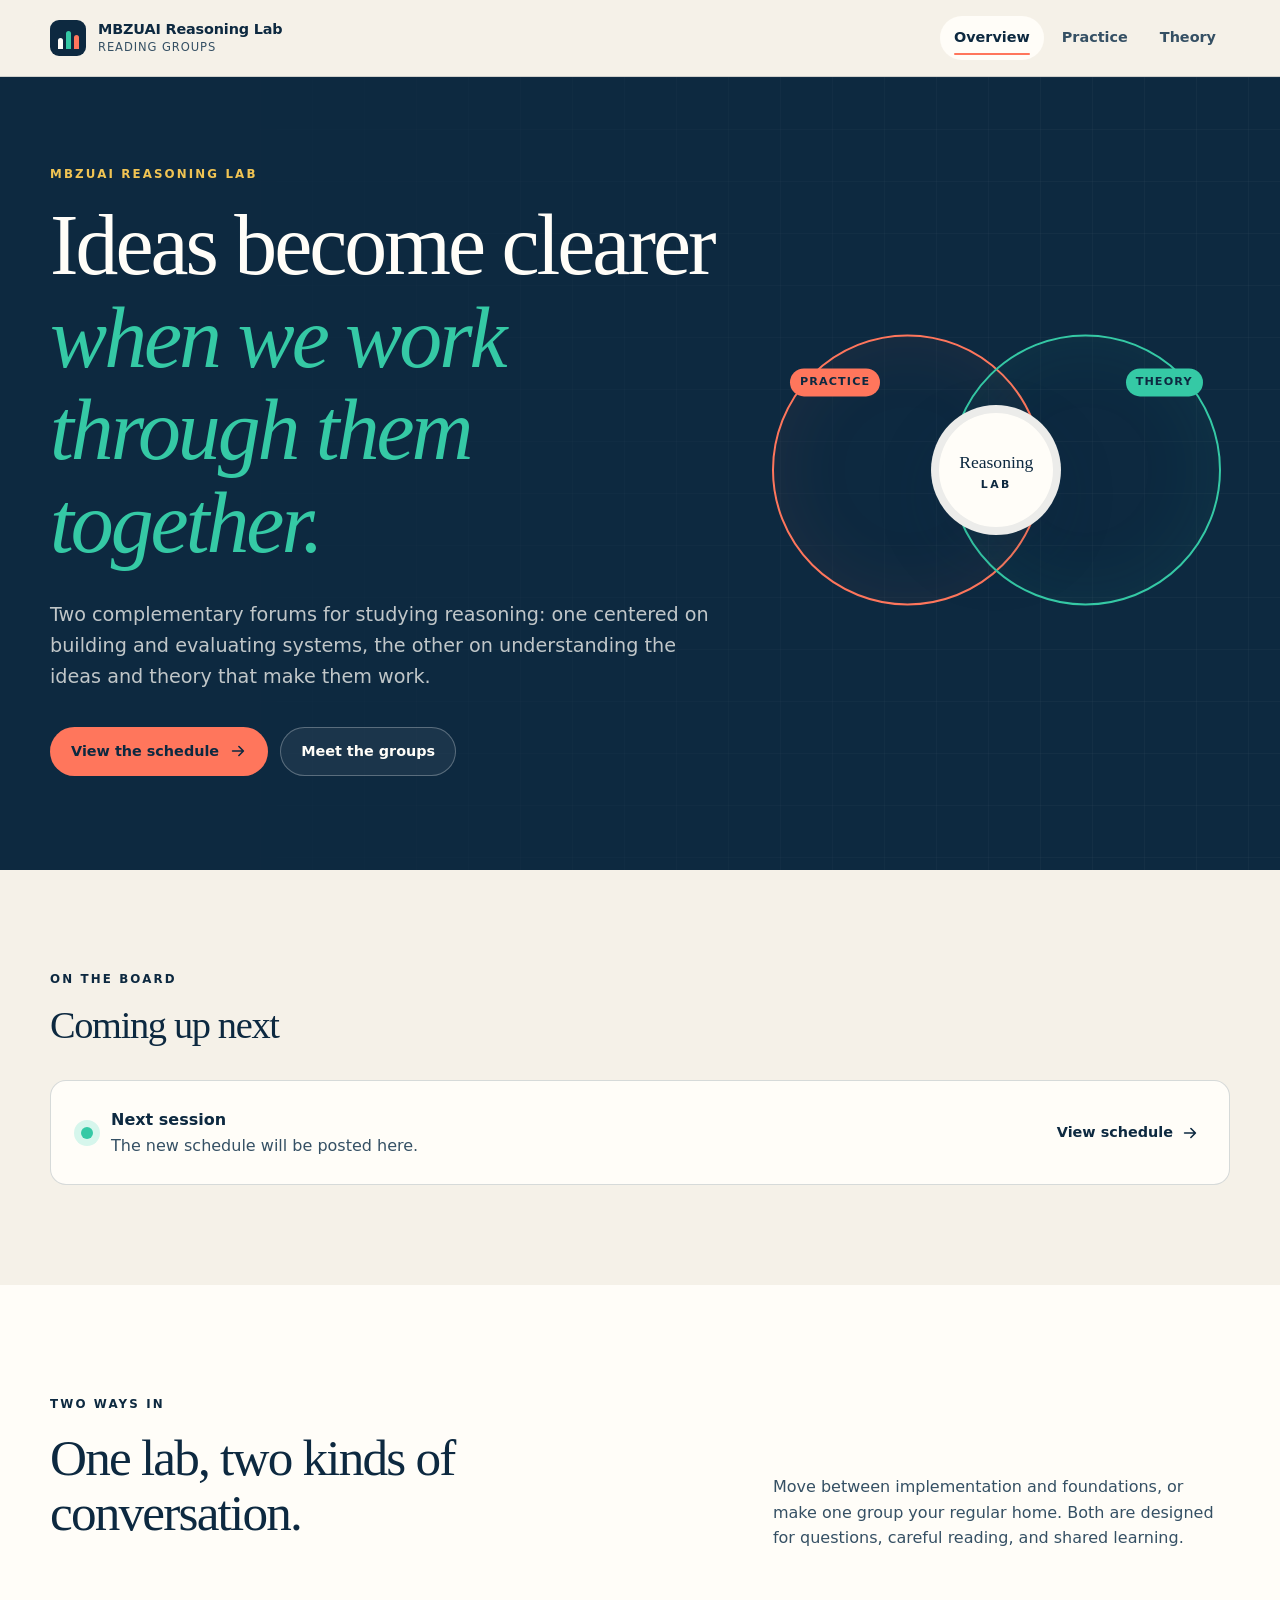
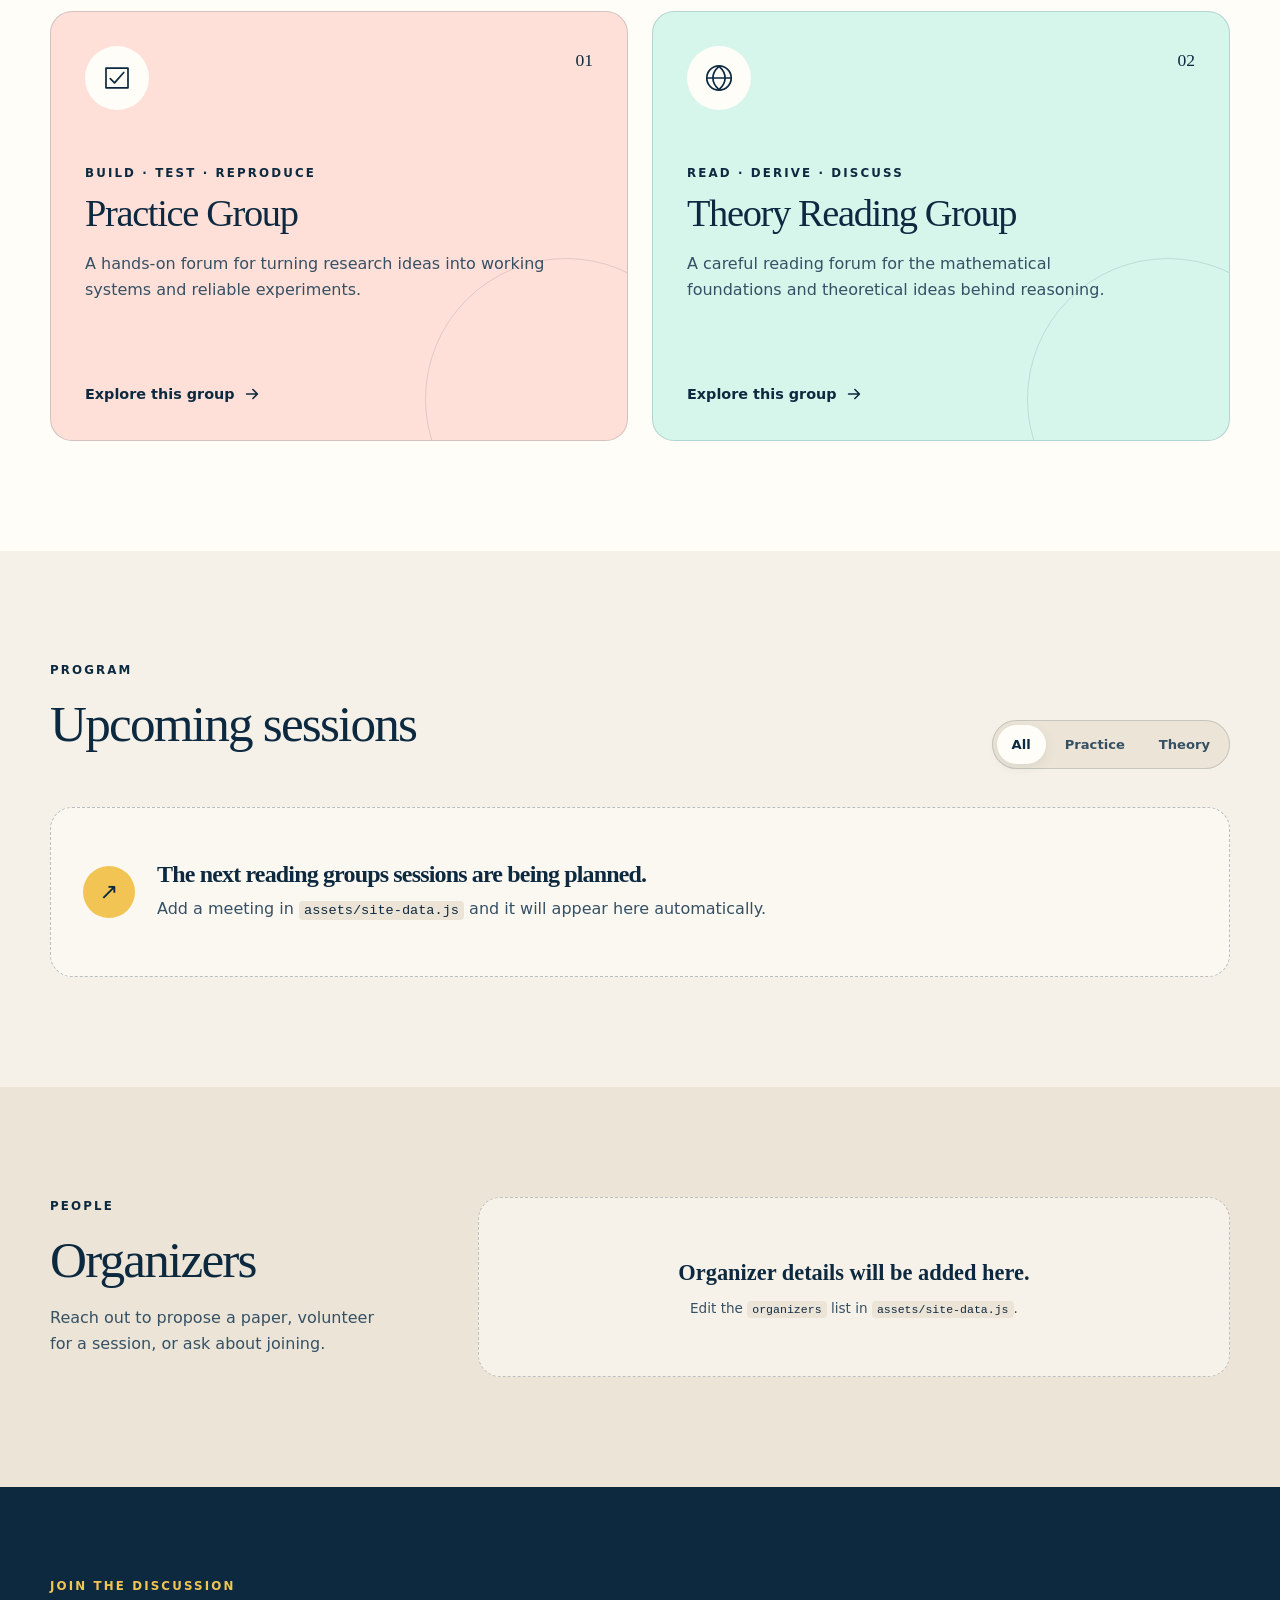
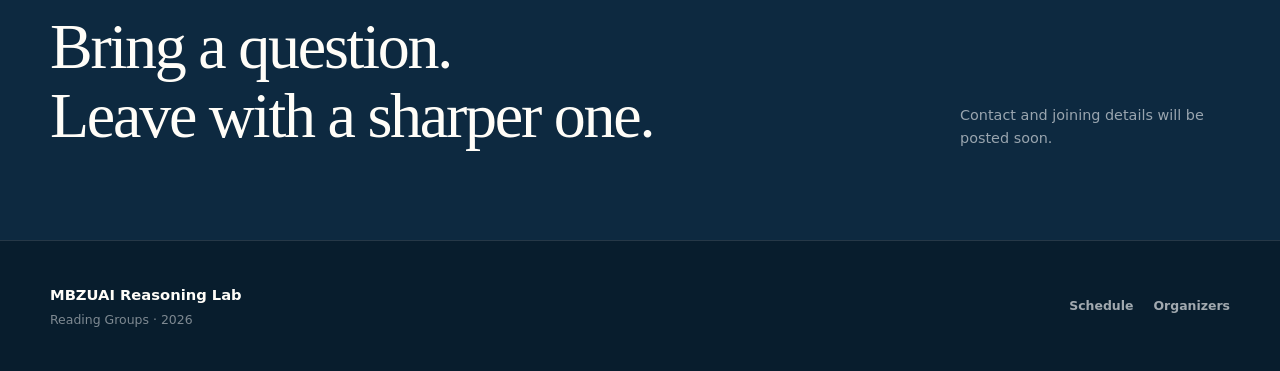
==== index.html @ b13a335b "Add reading group website Uploaded the dist folder" ====
<!doctype html>
<html lang="en">
  <head>
    <meta charset="utf-8" />
    <meta name="viewport" content="width=device-width, initial-scale=1" />
    <meta
      name="description"
      content="Practice and theory reading groups at the MBZUAI Reasoning Lab."
    />
    <meta name="theme-color" content="#0d2940" />
    <title>Reading Groups · MBZUAI Reasoning Lab</title>
    <link rel="icon" href="assets/favicon.svg" type="image/svg+xml" />
    <link rel="stylesheet" href="assets/styles.css?v=2" />
  </head>
  <body data-page="home">
    <a class="skip-link" href="#main-content">Skip to content</a>
    <header id="site-header"></header>
    <main id="main-content"></main>
    <footer id="site-footer"></footer>
    <script src="assets/site-data.js"></script>
    <script src="assets/app.js"></script>
  </body>
</html>
---- assets/styles.css ----
:root {
  --ink: #0d2940;
  --ink-soft: #355064;
  --paper: #f5f1e8;
  --paper-deep: #ece5d7;
  --white: #fffdf8;
  --line: rgba(13, 41, 64, 0.17);
  --practice: #ff765c;
  --practice-soft: #ffe0d8;
  --theory: #35c9a5;
  --theory-soft: #d6f6ec;
  --gold: #f1c453;
  --shadow: 0 24px 65px rgba(13, 41, 64, 0.12);
  --radius: 22px;
  --shell: min(1180px, calc(100% - 40px));
}

* {
  box-sizing: border-box;
}

html {
  scroll-behavior: smooth;
}

body {
  margin: 0;
  color: var(--ink);
  background: var(--paper);
  font-family:
    Inter, ui-sans-serif, system-ui, -apple-system, BlinkMacSystemFont, "Segoe UI",
    sans-serif;
  font-size: 16px;
  line-height: 1.6;
  -webkit-font-smoothing: antialiased;
}

body::selection {
  color: var(--ink);
  background: var(--gold);
}

a {
  color: inherit;
}

button,
a {
  -webkit-tap-highlight-color: transparent;
}

button {
  font: inherit;
}

svg {
  display: block;
}

.shell {
  width: var(--shell);
  margin-inline: auto;
}

.skip-link {
  position: fixed;
  z-index: 100;
  top: 12px;
  left: 12px;
  padding: 10px 16px;
  color: var(--white);
  background: var(--ink);
  border-radius: 7px;
  transform: translateY(-160%);
  transition: transform 160ms ease;
}

.skip-link:focus {
  transform: translateY(0);
}

#site-header {
  position: sticky;
  z-index: 20;
  top: 0;
  color: var(--ink);
  background: rgba(245, 241, 232, 0.9);
  border-bottom: 1px solid var(--line);
  backdrop-filter: blur(16px);
}

.nav-shell {
  display: flex;
  width: var(--shell);
  min-height: 76px;
  margin-inline: auto;
  align-items: center;
  justify-content: space-between;
  gap: 28px;
}

.brand {
  display: inline-flex;
  align-items: center;
  gap: 12px;
  color: inherit;
  text-decoration: none;
}

.brand-mark {
  position: relative;
  display: inline-flex;
  width: 36px;
  height: 36px;
  align-items: flex-end;
  justify-content: center;
  gap: 3px;
  padding: 7px;
  overflow: hidden;
  background: var(--ink);
  border-radius: 9px;
}

.brand-mark i {
  display: block;
  width: 5px;
  height: 11px;
  background: var(--white);
  border-radius: 4px 4px 0 0;
}

.brand-mark i:nth-child(2) {
  height: 18px;
  background: var(--theory);
}

.brand-mark i:nth-child(3) {
  height: 14px;
  background: var(--practice);
}

.brand strong,
.brand small {
  display: block;
  line-height: 1.2;
}

.brand strong {
  font-size: 0.9rem;
  letter-spacing: -0.01em;
}

.brand small {
  margin-top: 3px;
  color: var(--ink-soft);
  font-size: 0.72rem;
  letter-spacing: 0.08em;
  text-transform: uppercase;
}

.main-nav {
  display: flex;
  align-items: center;
  gap: 4px;
}

.main-nav a {
  position: relative;
  padding: 10px 14px;
  color: var(--ink-soft);
  border-radius: 999px;
  font-size: 0.9rem;
  font-weight: 650;
  text-decoration: none;
}

.main-nav a:hover,
.main-nav a.active {
  color: var(--ink);
  background: var(--white);
}

.main-nav a.active::after {
  position: absolute;
  right: 14px;
  bottom: 5px;
  left: 14px;
  height: 2px;
  content: "";
  background: var(--practice);
  border-radius: 2px;
}

.hero {
  position: relative;
  overflow: hidden;
  color: var(--white);
  background: var(--ink);
}

.hero-grid {
  position: absolute;
  inset: 0;
  opacity: 0.14;
  background-image:
    linear-gradient(rgba(255, 255, 255, 0.2) 1px, transparent 1px),
    linear-gradient(90deg, rgba(255, 255, 255, 0.2) 1px, transparent 1px);
  background-size: 52px 52px;
  mask-image: linear-gradient(to right, transparent 10%, #000 80%);
}

.hero-layout {
  position: relative;
  display: grid;
  min-height: 640px;
  align-items: center;
  grid-template-columns: minmax(0, 1.18fr) minmax(360px, 0.82fr);
  gap: 40px;
  padding-block: 88px 94px;
}

.hero-copy {
  position: relative;
  z-index: 2;
}

.eyebrow {
  margin: 0 0 16px;
  color: inherit;
  font-size: 0.74rem;
  font-weight: 800;
  letter-spacing: 0.18em;
  text-transform: uppercase;
}

.hero .eyebrow,
.track-hero .eyebrow,
.contact-section .eyebrow {
  color: var(--gold);
}

h1,
h2,
h3,
p {
  margin-top: 0;
}

h1,
h2,
h3 {
  line-height: 1.08;
  letter-spacing: -0.035em;
}

.hero h1 {
  max-width: 820px;
  margin-bottom: 30px;
  font-family: Georgia, "Times New Roman", serif;
  font-size: clamp(3rem, 6.7vw, 6.45rem);
  font-weight: 500;
}

.hero h1 em {
  color: var(--theory);
  font-weight: inherit;
}

.hero-intro {
  max-width: 690px;
  margin-bottom: 34px;
  color: rgba(255, 253, 248, 0.74);
  font-size: clamp(1rem, 1.8vw, 1.2rem);
}

.hero-actions,
.contact-actions {
  display: flex;
  flex-wrap: wrap;
  align-items: center;
  gap: 12px;
}

.button {
  display: inline-flex;
  min-height: 48px;
  align-items: center;
  justify-content: center;
  gap: 10px;
  padding: 12px 20px;
  border: 1px solid transparent;
  border-radius: 999px;
  font-size: 0.9rem;
  font-weight: 750;
  text-decoration: none;
  transition:
    transform 160ms ease,
    background 160ms ease,
    color 160ms ease;
}

.button:hover {
  transform: translateY(-2px);
}

.button svg,
.text-link svg {
  width: 18px;
  fill: none;
  stroke: currentColor;
  stroke-linecap: round;
  stroke-linejoin: round;
  stroke-width: 1.8;
}

.button.primary {
  color: var(--ink);
  background: var(--practice);
}

.button.primary:hover {
  background: #ff8b75;
}

.button.secondary {
  color: var(--white);
  border-color: rgba(255, 255, 255, 0.28);
  background: rgba(255, 255, 255, 0.06);
}

.button.light {
  color: var(--ink);
  background: var(--white);
}

.button.ghost-light {
  color: var(--white);
  border-color: rgba(255, 255, 255, 0.3);
}

.hero-diagram {
  position: relative;
  width: min(100%, 470px);
  aspect-ratio: 1;
  justify-self: end;
}

.orbit {
  position: absolute;
  top: 50%;
  width: 58%;
  aspect-ratio: 1;
  border: 2px solid;
  border-radius: 50%;
  transform: translateY(-50%);
}

.orbit span {
  position: absolute;
  top: 12%;
  padding: 5px 10px;
  color: var(--ink);
  background: var(--white);
  border-radius: 99px;
  font-size: 0.7rem;
  font-weight: 800;
  letter-spacing: 0.1em;
  text-transform: uppercase;
}

.orbit-one {
  left: 2%;
  border-color: var(--practice);
  box-shadow: inset 0 0 80px rgba(255, 118, 92, 0.08);
}

.orbit-one span {
  left: 6%;
  background: var(--practice);
}

.orbit-two {
  right: 2%;
  border-color: var(--theory);
  box-shadow: inset 0 0 80px rgba(53, 201, 165, 0.08);
}

.orbit-two span {
  right: 6%;
  background: var(--theory);
}

.orbit-core {
  position: absolute;
  z-index: 2;
  top: 50%;
  left: 50%;
  display: flex;
  width: 130px;
  aspect-ratio: 1;
  flex-direction: column;
  align-items: center;
  justify-content: center;
  color: var(--ink);
  background: var(--white);
  border: 8px solid rgba(13, 41, 64, 0.08);
  border-radius: 50%;
  box-shadow: var(--shadow);
  transform: translate(-50%, -50%);
}

.orbit-core span {
  font-family: Georgia, "Times New Roman", serif;
  font-size: 1.1rem;
}

.orbit-core strong {
  font-size: 0.68rem;
  letter-spacing: 0.22em;
}

.meta-strip {
  position: relative;
  display: flex;
  min-height: 66px;
  align-items: center;
  gap: 0;
  border-top: 1px solid rgba(255, 255, 255, 0.15);
}

.meta-strip span {
  padding-inline: 22px;
  color: rgba(255, 255, 255, 0.78);
  border-right: 1px solid rgba(255, 255, 255, 0.15);
  font-size: 0.8rem;
  font-weight: 650;
}

.meta-strip span:first-child {
  padding-left: 0;
}

.section-heading {
  max-width: 560px;
}

.section-heading h2 {
  margin-bottom: 18px;
  font-family: Georgia, "Times New Roman", serif;
  font-size: clamp(2.2rem, 4vw, 4rem);
  font-weight: 500;
}

.section-heading > p:last-child {
  color: var(--ink-soft);
}

.section-heading.compact h2 {
  font-size: clamp(2.2rem, 3vw, 3.3rem);
}

.split-heading {
  display: grid;
  max-width: none;
  grid-template-columns: minmax(0, 1fr) minmax(280px, 0.7fr);
  align-items: end;
  gap: 70px;
}

.split-heading > p,
.split-heading > .text-link {
  margin-bottom: 8px;
}

.next-section {
  padding-block: 100px;
}

.next-card {
  display: grid;
  margin-top: 34px;
  overflow: hidden;
  color: var(--white);
  background: var(--ink);
  border-radius: var(--radius);
  box-shadow: var(--shadow);
  grid-template-columns: 0.55fr 1.25fr 0.5fr;
}

.next-card.practice {
  border-top: 7px solid var(--practice);
}

.next-card.theory {
  border-top: 7px solid var(--theory);
}

.next-date,
.next-content,
.next-links {
  padding: 38px;
}

.next-date {
  display: flex;
  flex-direction: column;
  align-items: flex-start;
  justify-content: center;
  border-right: 1px solid rgba(255, 255, 255, 0.15);
}

.next-date span,
.next-date small {
  color: rgba(255, 255, 255, 0.62);
  font-size: 0.78rem;
}

.next-date strong {
  margin-block: 8px 4px;
  font-family: Georgia, "Times New Roman", serif;
  font-size: 1.8rem;
  font-weight: 500;
}

.next-content h2 {
  margin: 14px 0 10px;
  font-family: Georgia, "Times New Roman", serif;
  font-size: clamp(1.8rem, 3vw, 2.8rem);
  font-weight: 500;
}

.next-content > p:last-child {
  margin: 18px 0 0;
  color: rgba(255, 255, 255, 0.67);
}

.next-links {
  display: flex;
  align-items: center;
  border-left: 1px solid rgba(255, 255, 255, 0.15);
}

.next-empty {
  display: flex;
  margin-top: 34px;
  align-items: center;
  gap: 18px;
  padding: 26px 30px;
  background: var(--white);
  border: 1px solid var(--line);
  border-radius: 16px;
}

.next-empty p {
  flex: 1;
  margin: 0;
  color: var(--ink-soft);
}

.next-empty strong {
  color: var(--ink);
}

.status-dot {
  width: 12px;
  height: 12px;
  flex: 0 0 auto;
  background: var(--theory);
  border-radius: 50%;
  box-shadow: 0 0 0 7px var(--theory-soft);
}

.groups-section {
  padding-block: 110px;
  background: var(--white);
}

.track-grid {
  display: grid;
  margin-top: 52px;
  grid-template-columns: repeat(2, minmax(0, 1fr));
  gap: 24px;
}

.track-card {
  position: relative;
  min-height: 430px;
  padding: 34px;
  overflow: hidden;
  border: 1px solid var(--line);
  border-radius: var(--radius);
  transition:
    transform 180ms ease,
    box-shadow 180ms ease;
}

.track-card::before {
  position: absolute;
  right: -80px;
  bottom: -100px;
  width: 280px;
  height: 280px;
  content: "";
  border: 1px solid currentColor;
  border-radius: 50%;
  opacity: 0.13;
}

.track-card:hover {
  box-shadow: var(--shadow);
  transform: translateY(-4px);
}

.track-card.practice {
  background: var(--practice-soft);
}

.track-card.theory {
  background: var(--theory-soft);
}

.track-card-top {
  display: flex;
  margin-bottom: 54px;
  align-items: flex-start;
  justify-content: space-between;
}

.track-icon {
  display: grid;
  width: 64px;
  height: 64px;
  place-items: center;
  background: var(--white);
  border-radius: 50%;
}

.track-icon svg,
.track-hero-icon svg {
  width: 44px;
  fill: none;
  stroke: currentColor;
  stroke-linecap: round;
  stroke-linejoin: round;
  stroke-width: 2.8;
}

.track-number {
  font-family: Georgia, "Times New Roman", serif;
  font-size: 1.1rem;
}

.track-card .eyebrow {
  margin-bottom: 10px;
}

.track-card h3 {
  margin-bottom: 17px;
  font-family: Georgia, "Times New Roman", serif;
  font-size: clamp(2.1rem, 3vw, 3rem);
  font-weight: 500;
}

.track-card > p:not(.eyebrow) {
  max-width: 460px;
  color: var(--ink-soft);
}

.text-link {
  display: inline-flex;
  align-items: center;
  gap: 8px;
  color: var(--ink);
  font-size: 0.9rem;
  font-weight: 800;
  text-decoration: none;
}

.text-link:hover svg {
  transform: translateX(3px);
}

.text-link svg {
  transition: transform 160ms ease;
}

.track-card .text-link {
  position: absolute;
  bottom: 34px;
}

.schedule-section {
  padding-block: 110px;
}

.schedule-section.tinted {
  background: var(--white);
}

.schedule-heading {
  display: flex;
  max-width: none;
  align-items: flex-end;
  justify-content: space-between;
  gap: 24px;
}

.filter-group {
  display: inline-flex;
  gap: 4px;
  padding: 4px;
  background: var(--paper-deep);
  border: 1px solid var(--line);
  border-radius: 999px;
}

.filter {
  padding: 9px 15px;
  color: var(--ink-soft);
  background: transparent;
  border: 0;
  border-radius: 999px;
  cursor: pointer;
  font-size: 0.82rem;
  font-weight: 750;
}

.filter:hover,
.filter.active {
  color: var(--ink);
  background: var(--white);
  box-shadow: 0 3px 12px rgba(13, 41, 64, 0.08);
}

.session-list {
  margin-top: 38px;
  border-top: 1px solid var(--ink);
}

.session-row {
  display: grid;
  padding-block: 26px;
  align-items: start;
  border-bottom: 1px solid var(--line);
  grid-template-columns: 0.55fr 1.55fr 0.55fr;
  gap: 34px;
}

.session-date {
  display: flex;
  flex-direction: column;
}

.session-date time {
  font-family: Georgia, "Times New Roman", serif;
  font-size: 1.14rem;
  font-weight: 700;
}

.session-date small {
  margin-top: 4px;
  color: var(--ink-soft);
}

.track-pill {
  display: inline-flex;
  width: max-content;
  padding: 4px 9px;
  border-radius: 999px;
  font-size: 0.66rem;
  font-weight: 850;
  letter-spacing: 0.08em;
  text-transform: uppercase;
}

.track-pill.practice {
  color: #7d2415;
  background: var(--practice-soft);
}

.track-pill.theory {
  color: #075944;
  background: var(--theory-soft);
}

.session-main h3 {
  margin: 10px 0 7px;
  font-family: Georgia, "Times New Roman", serif;
  font-size: clamp(1.35rem, 2vw, 1.75rem);
  font-weight: 600;
}

.speaker {
  margin: 0;
  font-weight: 750;
}

.speaker span {
  color: var(--ink-soft);
  font-weight: 500;
}

.session-summary {
  max-width: 700px;
  margin: 12px 0 0;
  color: var(--ink-soft);
  font-size: 0.92rem;
}

.session-materials {
  align-self: center;
  justify-self: end;
  text-align: right;
}

.session-links {
  display: flex;
  flex-wrap: wrap;
  justify-content: flex-end;
  gap: 8px;
}

.session-links a {
  padding: 6px 10px;
  border: 1px solid var(--line);
  border-radius: 999px;
  font-size: 0.74rem;
  font-weight: 750;
  text-decoration: none;
}

.session-links a:hover {
  background: var(--white);
}

.materials-pending {
  color: var(--ink-soft);
  font-size: 0.76rem;
}

.next-card .materials-pending {
  color: rgba(255, 255, 255, 0.5);
}

.next-card .session-links a {
  color: var(--white);
  border-color: rgba(255, 255, 255, 0.24);
}

.empty-state {
  display: flex;
  min-height: 170px;
  margin-top: 38px;
  align-items: center;
  gap: 22px;
  padding: 32px;
  background: rgba(255, 253, 248, 0.56);
  border: 1px dashed rgba(13, 41, 64, 0.28);
  border-radius: var(--radius);
}

.empty-state h3 {
  margin-bottom: 8px;
  font-family: Georgia, "Times New Roman", serif;
  font-size: 1.5rem;
  font-weight: 600;
}

.empty-state p {
  margin: 0;
  color: var(--ink-soft);
}

code {
  padding: 2px 5px;
  color: var(--ink);
  background: var(--paper-deep);
  border-radius: 4px;
  font-family: ui-monospace, SFMono-Regular, Menlo, monospace;
  font-size: 0.85em;
}

.empty-mark {
  display: grid;
  width: 52px;
  height: 52px;
  flex: 0 0 auto;
  place-items: center;
  color: var(--ink);
  background: var(--gold);
  border-radius: 50%;
  font-size: 1.4rem;
}

.archive-section {
  padding-block: 0 110px;
}

.archive-section details {
  border-top: 1px solid var(--ink);
}

.archive-section summary {
  display: flex;
  padding-block: 22px;
  align-items: center;
  justify-content: space-between;
  cursor: pointer;
  list-style: none;
}

.archive-section summary::-webkit-details-marker {
  display: none;
}

.archive-section summary small,
.archive-section summary strong {
  display: block;
}

.archive-section summary small {
  color: var(--ink-soft);
  font-size: 0.68rem;
  font-weight: 750;
  letter-spacing: 0.12em;
  text-transform: uppercase;
}

.archive-section summary strong {
  margin-top: 4px;
  font-family: Georgia, "Times New Roman", serif;
  font-size: 1.5rem;
}

.summary-plus {
  font-size: 2rem;
  font-weight: 300;
  transition: transform 160ms ease;
}

details[open] .summary-plus {
  transform: rotate(45deg);
}

.archive-section .session-list {
  margin-top: 0;
}

.organizers-section {
  padding-block: 110px;
  background: var(--paper-deep);
}

.organizers-layout {
  display: grid;
  grid-template-columns: minmax(250px, 0.62fr) minmax(0, 1.38fr);
  gap: 90px;
}

.people-grid {
  display: grid;
  grid-template-columns: repeat(2, minmax(0, 1fr));
  gap: 14px;
}

.person-card {
  display: flex;
  min-height: 160px;
  align-items: flex-start;
  gap: 18px;
  padding: 24px;
  background: var(--white);
  border: 1px solid var(--line);
  border-radius: 16px;
}

.person-avatar {
  display: grid;
  width: 52px;
  height: 52px;
  flex: 0 0 auto;
  place-items: center;
  color: var(--white);
  background: var(--ink);
  border-radius: 50%;
  font-family: Georgia, "Times New Roman", serif;
}

.person-card h3 {
  margin: 4px 0 6px;
  font-family: Georgia, "Times New Roman", serif;
  font-size: 1.25rem;
}

.person-card p,
.person-card small {
  display: block;
  margin: 0;
  color: var(--ink-soft);
  font-size: 0.85rem;
}

.person-links {
  display: flex;
  gap: 12px;
  margin-top: 16px;
}

.person-links a {
  font-size: 0.78rem;
  font-weight: 800;
}

.organizer-empty {
  display: grid;
  min-height: 180px;
  place-content: center;
  padding: 28px;
  text-align: center;
  background: rgba(255, 253, 248, 0.55);
  border: 1px dashed rgba(13, 41, 64, 0.25);
  border-radius: var(--radius);
}

.organizer-empty p {
  margin-bottom: 7px;
  font-family: Georgia, "Times New Roman", serif;
  font-size: 1.4rem;
  font-weight: 600;
}

.organizer-empty span {
  color: var(--ink-soft);
  font-size: 0.85rem;
}

.contact-section {
  padding-block: 90px;
  color: var(--white);
  background: var(--ink);
}

.contact-layout {
  display: flex;
  align-items: flex-end;
  justify-content: space-between;
  gap: 50px;
}

.contact-layout h2 {
  margin: 0;
  font-family: Georgia, "Times New Roman", serif;
  font-size: clamp(2.4rem, 5vw, 5rem);
  font-weight: 500;
}

.contact-pending {
  max-width: 270px;
  color: rgba(255, 255, 255, 0.58);
  font-size: 0.9rem;
}

#site-footer {
  color: var(--white);
  background: #081d2d;
  border-top: 1px solid rgba(255, 255, 255, 0.12);
}

.footer-shell {
  display: flex;
  width: var(--shell);
  min-height: 130px;
  margin-inline: auto;
  align-items: center;
  justify-content: space-between;
  gap: 30px;
}

.footer-shell strong {
  font-size: 0.92rem;
}

.footer-shell p {
  margin: 3px 0 0;
  color: rgba(255, 255, 255, 0.48);
  font-size: 0.78rem;
}

.footer-links {
  display: flex;
  gap: 20px;
}

.footer-links a {
  color: rgba(255, 255, 255, 0.62);
  font-size: 0.78rem;
  font-weight: 650;
  text-decoration: none;
}

.footer-links a:hover {
  color: var(--white);
}

/* Track pages */
.track-hero {
  position: relative;
  overflow: hidden;
  color: var(--ink);
}

.track-hero.practice {
  background: var(--practice-soft);
}

.track-hero.theory {
  background: var(--theory-soft);
}

.track-hero::before {
  position: absolute;
  top: -320px;
  right: -180px;
  width: 680px;
  height: 680px;
  content: "";
  border: 1px solid currentColor;
  border-radius: 50%;
  opacity: 0.1;
}

.track-hero-layout {
  position: relative;
  display: grid;
  min-height: 590px;
  align-items: center;
  grid-template-columns: 1.1fr 0.9fr;
  gap: 50px;
  padding-block: 80px;
}

.track-hero .eyebrow {
  color: var(--ink);
}

.track-hero h1 {
  margin-bottom: 22px;
  font-family: Georgia, "Times New Roman", serif;
  font-size: clamp(4rem, 8vw, 7.5rem);
  font-weight: 500;
}

.track-lede {
  max-width: 680px;
  margin-bottom: 32px;
  color: var(--ink-soft);
  font-size: clamp(1.05rem, 2vw, 1.3rem);
}

.track-hero-art {
  position: relative;
  display: grid;
  width: min(100%, 380px);
  aspect-ratio: 1;
  justify-self: end;
  place-items: center;
  border: 1px solid rgba(13, 41, 64, 0.22);
  border-radius: 50%;
}

.track-hero-art::before,
.track-hero-art::after {
  position: absolute;
  content: "";
  border: 1px solid rgba(13, 41, 64, 0.18);
  border-radius: 50%;
}

.track-hero-art::before {
  inset: 11%;
}

.track-hero-art::after {
  inset: 27%;
}

.track-hero-icon {
  position: relative;
  z-index: 2;
  display: grid;
  width: 100px;
  height: 100px;
  place-items: center;
  background: var(--white);
  border-radius: 50%;
  box-shadow: var(--shadow);
}

.track-hero-icon svg {
  width: 58px;
}

.track-hero-number {
  position: absolute;
  right: 7%;
  bottom: 14%;
  font-family: Georgia, "Times New Roman", serif;
  font-size: 3.2rem;
}

.track-about {
  padding-block: 110px;
}

.track-about-intro {
  display: grid;
  grid-template-columns: 0.4fr 1.25fr 0.6fr;
  align-items: start;
  gap: 50px;
}

.track-about-intro h2 {
  margin: 0;
  font-family: Georgia, "Times New Roman", serif;
  font-size: clamp(2rem, 3.5vw, 3.5rem);
  font-weight: 500;
}

.track-about-intro > p:last-child {
  color: var(--ink-soft);
}

.detail-panels {
  display: grid;
  margin-top: 80px;
  grid-template-columns: repeat(2, minmax(0, 1fr));
  gap: 20px;
}

.detail-panels article {
  position: relative;
  min-height: 320px;
  padding: 34px;
  background: var(--white);
  border: 1px solid var(--line);
  border-radius: var(--radius);
}

.detail-index {
  display: inline-grid;
  width: 34px;
  height: 34px;
  place-items: center;
  background: var(--paper-deep);
  border-radius: 50%;
  font-family: Georgia, "Times New Roman", serif;
}

.detail-panels h3 {
  margin: 48px 0 22px;
  font-family: Georgia, "Times New Roman", serif;
  font-size: 2rem;
  font-weight: 500;
}

.detail-panels ul {
  margin: 0;
  padding: 0;
  list-style: none;
}

.detail-panels li {
  position: relative;
  padding: 12px 0 12px 24px;
  color: var(--ink-soft);
  border-top: 1px solid var(--line);
}

.detail-panels li::before {
  position: absolute;
  top: 20px;
  left: 2px;
  width: 7px;
  height: 7px;
  content: "";
  background: var(--theory);
  border-radius: 50%;
}

.detail-panels article:first-child li::before {
  background: var(--practice);
}

:focus-visible {
  outline: 3px solid var(--gold);
  outline-offset: 3px;
}

@media (max-width: 960px) {
  .hero-layout,
  .track-hero-layout {
    min-height: auto;
    grid-template-columns: 1fr;
    padding-block: 72px;
  }

  .hero-diagram,
  .track-hero-art {
    width: min(72vw, 410px);
    justify-self: center;
  }

  .hero-diagram {
    margin-top: 30px;
  }

  .next-card {
    grid-template-columns: 0.7fr 1.3fr;
  }

  .next-links {
    grid-column: 1 / -1;
    padding-top: 20px;
    border-top: 1px solid rgba(255, 255, 255, 0.15);
    border-left: 0;
  }

  .organizers-layout,
  .track-about-intro {
    grid-template-columns: 1fr;
    gap: 38px;
  }

  .track-about-intro {
    max-width: 820px;
  }

  .track-about-intro .eyebrow {
    margin-bottom: -18px;
  }

  .session-row {
    grid-template-columns: 0.6fr 1.4fr;
  }

  .session-materials {
    grid-column: 2;
    justify-self: start;
    text-align: left;
  }

  .session-links {
    justify-content: flex-start;
  }
}

@media (max-width: 720px) {
  :root {
    --shell: min(100% - 28px, 1180px);
    --radius: 18px;
  }

  .nav-shell {
    min-height: 70px;
  }

  .brand strong {
    max-width: 150px;
    overflow: hidden;
    text-overflow: ellipsis;
    white-space: nowrap;
  }

  .brand small {
    display: none;
  }

  .main-nav {
    gap: 0;
  }

  .main-nav a {
    padding: 9px 8px;
    font-size: 0.78rem;
  }

  .main-nav a.active::after {
    right: 8px;
    left: 8px;
  }

  .hero-layout,
  .track-hero-layout {
    padding-block: 58px;
  }

  .hero h1 {
    font-size: clamp(2.8rem, 13vw, 4.6rem);
  }

  .hero-intro {
    font-size: 1rem;
  }

  .hero-diagram {
    width: min(86vw, 390px);
  }

  .orbit-core {
    width: 105px;
  }

  .orbit span {
    top: 4%;
  }

  .meta-strip {
    flex-wrap: wrap;
    padding-block: 14px;
  }

  .meta-strip span,
  .meta-strip span:first-child {
    padding: 4px 10px;
    border: 0;
  }

  .meta-strip span:first-child {
    padding-left: 0;
  }

  .next-section,
  .groups-section,
  .schedule-section,
  .organizers-section,
  .track-about {
    padding-block: 76px;
  }

  .split-heading,
  .track-grid,
  .detail-panels,
  .people-grid {
    grid-template-columns: 1fr;
  }

  .split-heading {
    gap: 12px;
  }

  .track-card {
    min-height: 405px;
    padding: 28px;
  }

  .track-card .text-link {
    bottom: 28px;
  }

  .next-card {
    grid-template-columns: 1fr;
  }

  .next-date,
  .next-content,
  .next-links {
    padding: 26px;
  }

  .next-date {
    border-right: 0;
    border-bottom: 1px solid rgba(255, 255, 255, 0.15);
  }

  .next-links {
    grid-column: auto;
  }

  .next-empty {
    align-items: flex-start;
    flex-wrap: wrap;
  }

  .next-empty p {
    min-width: calc(100% - 76px);
  }

  .next-empty .text-link {
    margin-left: 70px;
  }

  .schedule-heading {
    align-items: flex-start;
    flex-direction: column;
  }

  .filter-group {
    align-self: stretch;
  }

  .filter {
    flex: 1;
  }

  .session-row {
    grid-template-columns: 1fr;
    gap: 16px;
  }

  .session-materials {
    grid-column: auto;
    justify-self: start;
  }

  .empty-state {
    align-items: flex-start;
    padding: 24px;
  }

  .organizers-layout {
    gap: 22px;
  }

  .contact-layout,
  .footer-shell {
    align-items: flex-start;
    flex-direction: column;
  }

  .contact-layout {
    gap: 34px;
  }

  .contact-actions {
    width: 100%;
  }

  .contact-actions .button {
    width: 100%;
  }

  .footer-shell {
    padding-block: 34px;
  }

  .footer-links {
    flex-wrap: wrap;
  }

  .track-hero h1 {
    font-size: clamp(3.4rem, 17vw, 6rem);
  }

  .track-hero-art {
    width: min(84vw, 350px);
  }

  .track-about-intro .eyebrow {
    margin-bottom: -10px;
  }

  .detail-panels {
    margin-top: 50px;
  }

  .detail-panels article {
    min-height: auto;
    padding: 28px;
  }
}

@media (max-width: 430px) {
  .nav-shell {
    gap: 8px;
  }

  .brand {
    gap: 0;
  }

  .brand > span:not(.brand-mark) {
    display: none;
  }

  .brand-mark {
    width: 32px;
    height: 32px;
  }

  .main-nav a {
    padding-inline: 8px;
    font-size: 0.74rem;
  }

  .hero-actions .button {
    width: 100%;
  }

  .hero-diagram {
    width: 92vw;
    margin-left: -9px;
  }

  .orbit-core {
    width: 90px;
    border-width: 5px;
  }

  .orbit-core span {
    font-size: 0.92rem;
  }

  .orbit span {
    font-size: 0.57rem;
  }
}

@media (prefers-reduced-motion: reduce) {
  html {
    scroll-behavior: auto;
  }

  *,
  *::before,
  *::after {
    transition-duration: 0.01ms !important;
  }
}
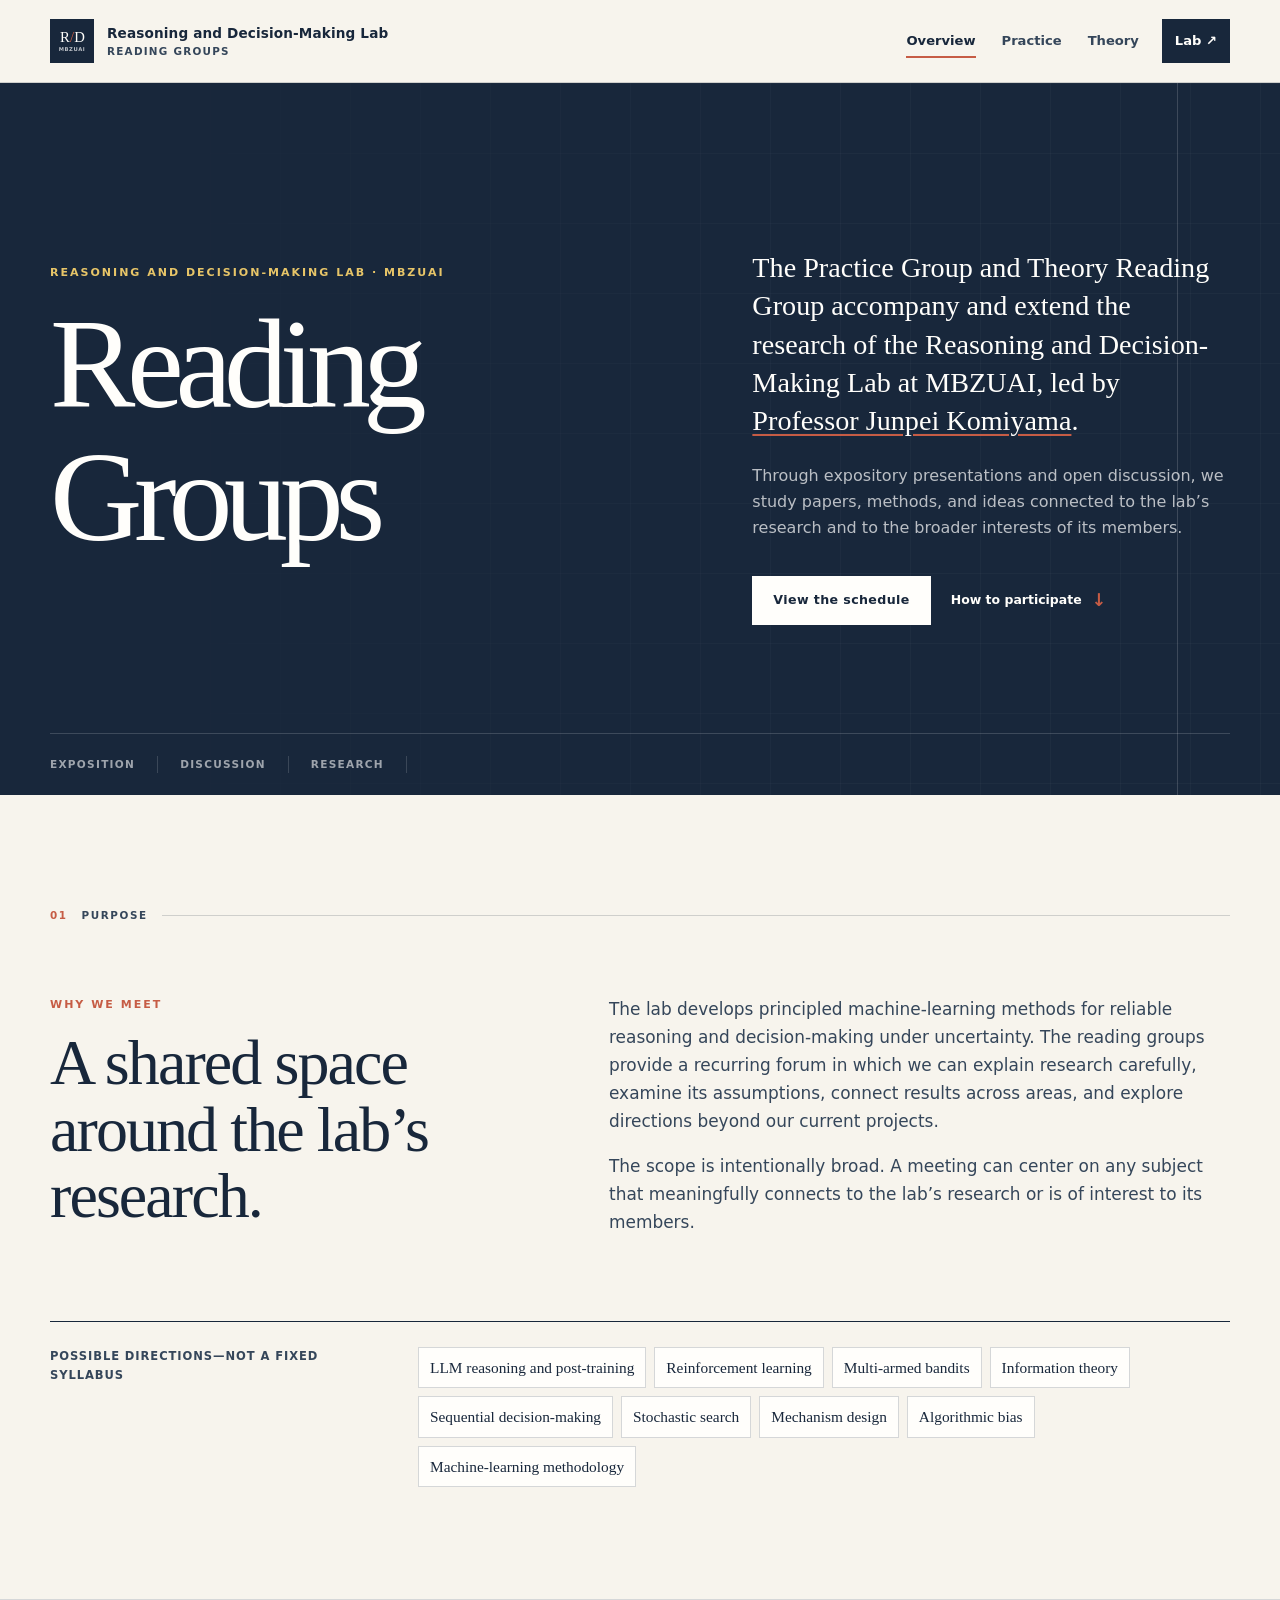
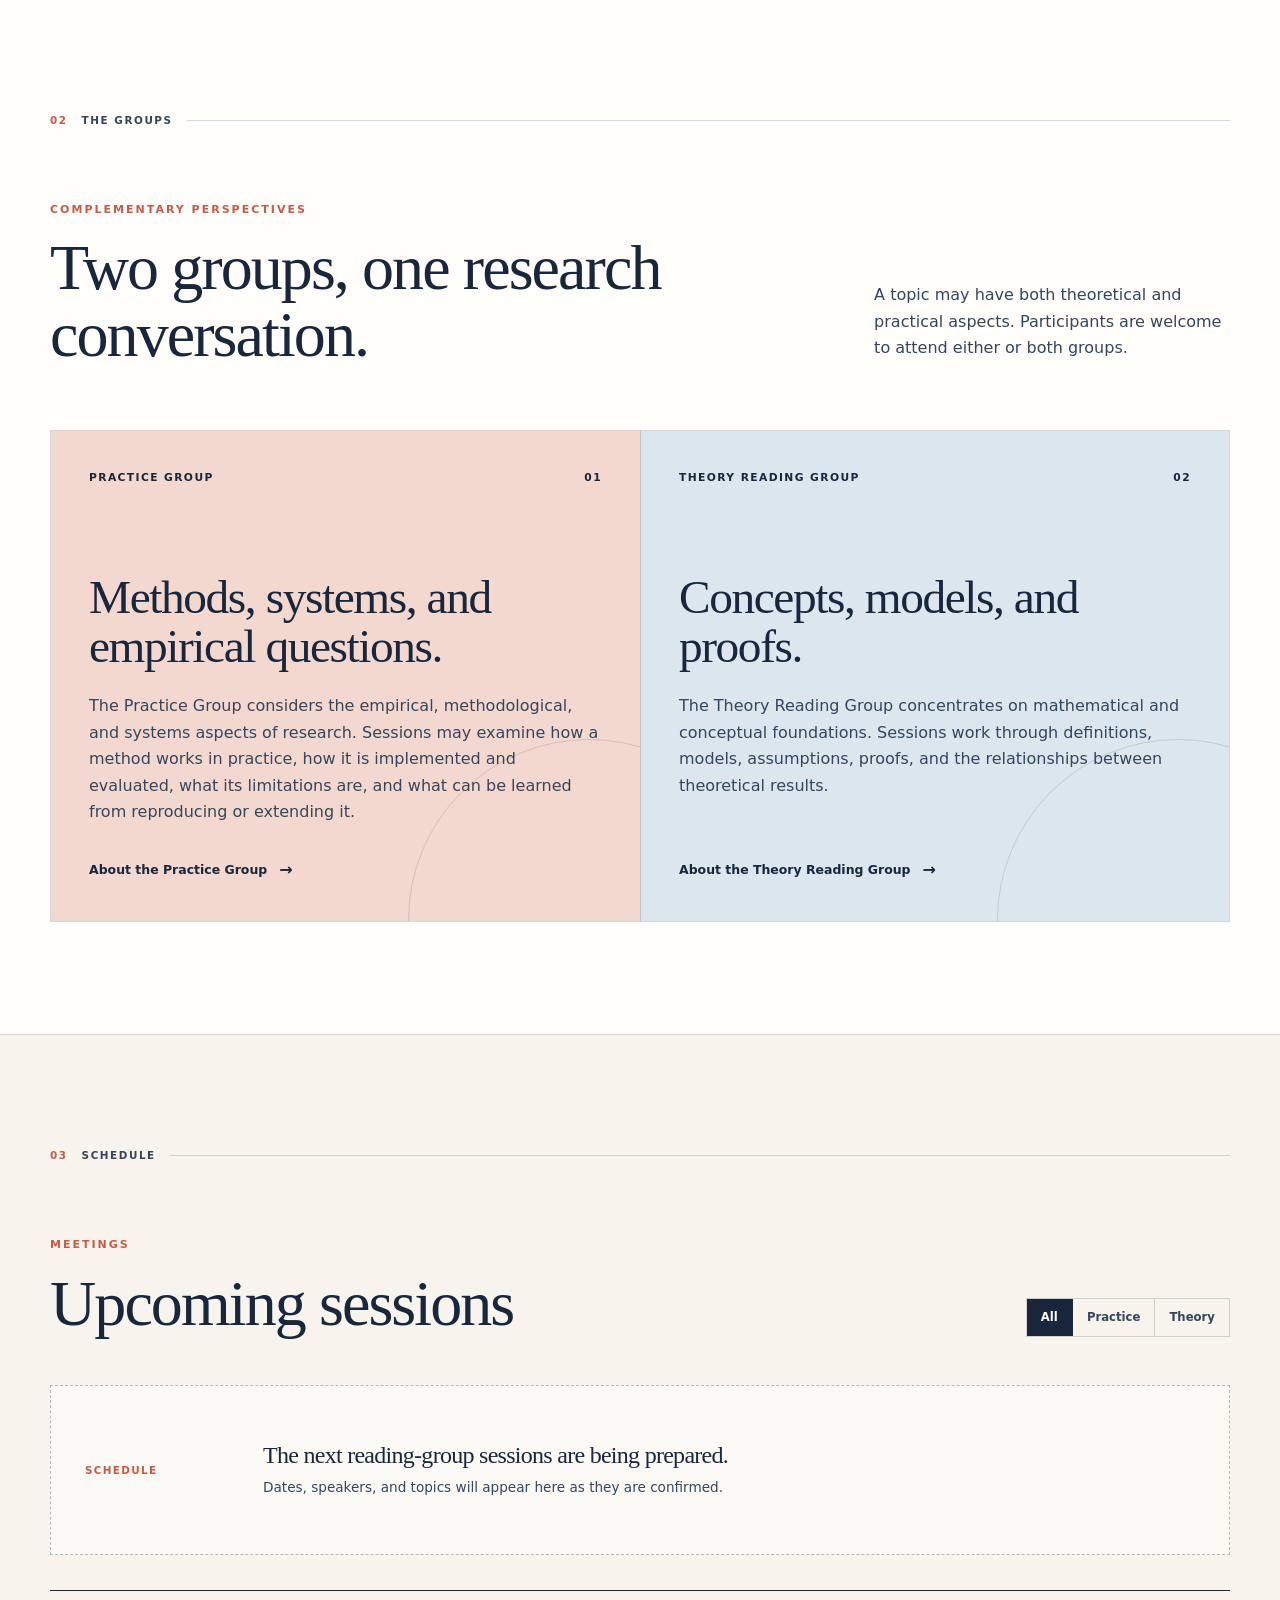
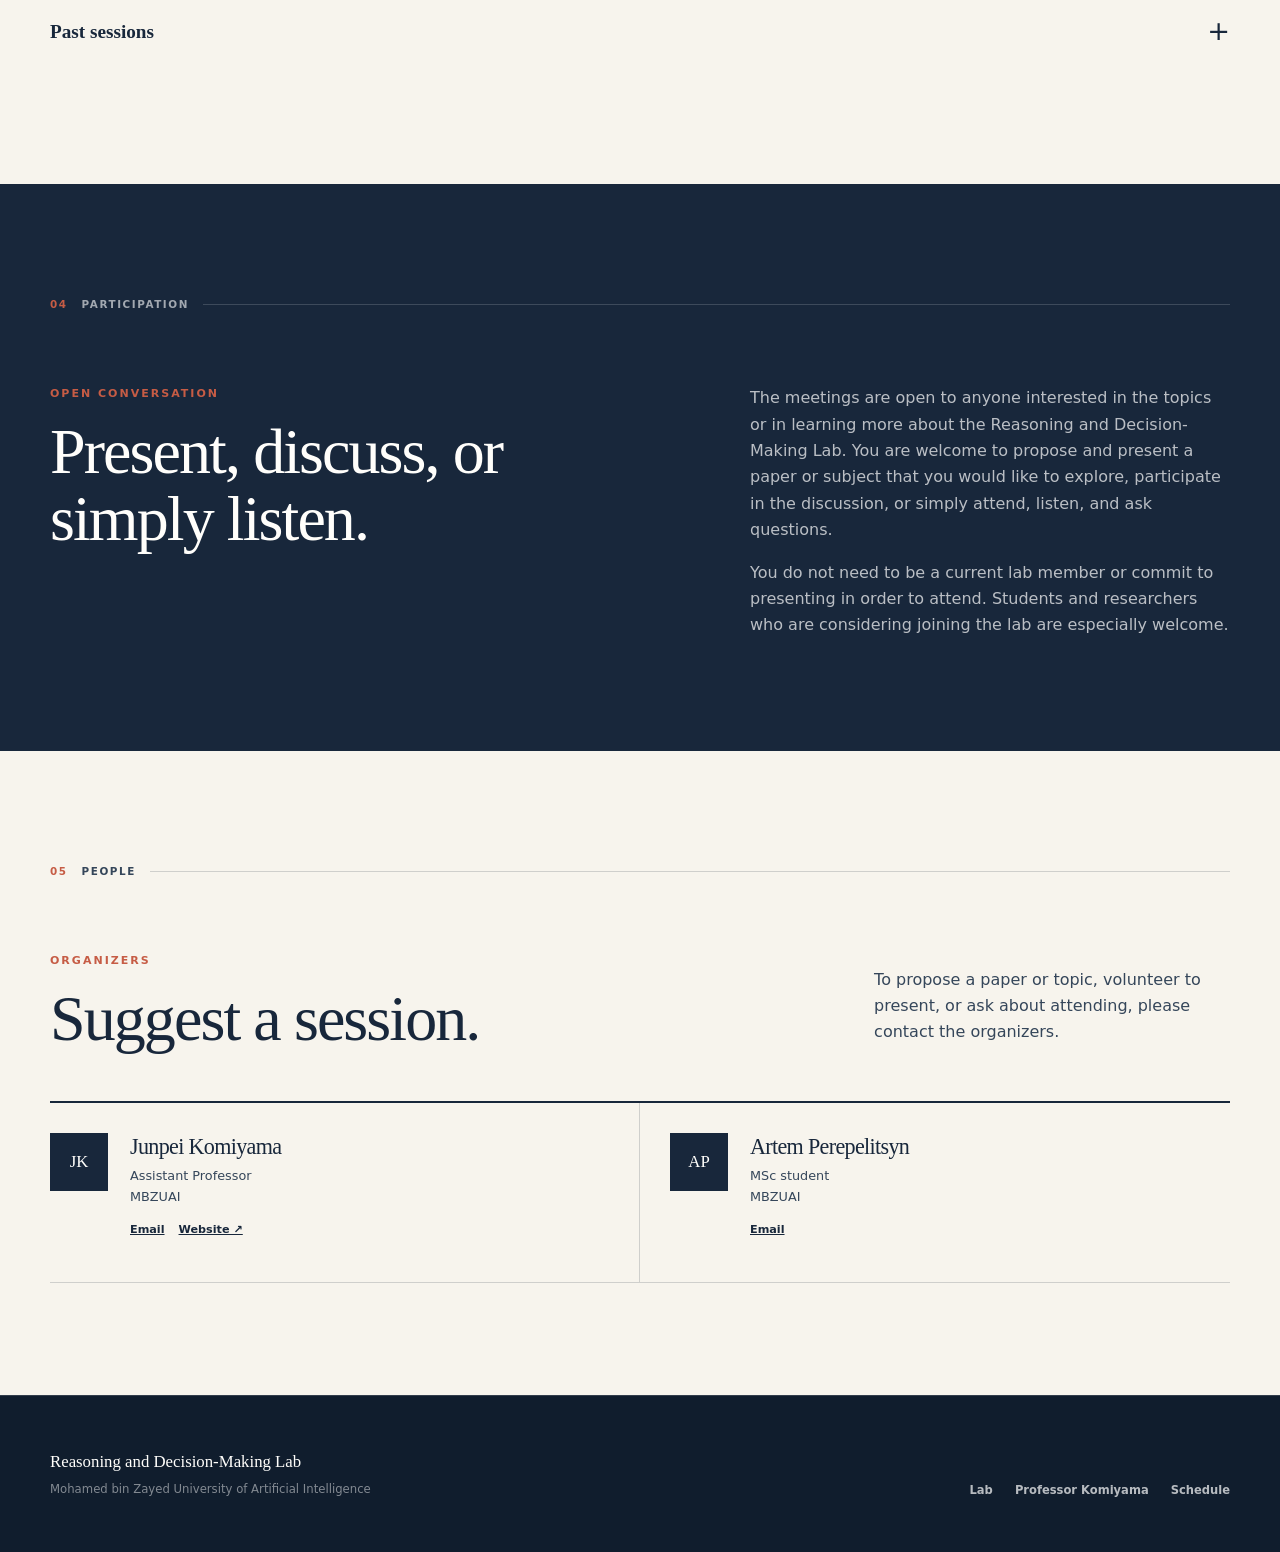
==== commit 2dfbfa56: "Added the data file" ====
--- a/index.html
+++ b/index.html
@@ -5,19 +5,227 @@
     <meta name="viewport" content="width=device-width, initial-scale=1" />
     <meta
       name="description"
-      content="Practice and theory reading groups at the MBZUAI Reasoning Lab."
+      content="Practice and theory reading groups accompanying the research of the Reasoning and Decision-Making Lab at MBZUAI."
     />
-    <meta name="theme-color" content="#0d2940" />
-    <title>Reading Groups · MBZUAI Reasoning Lab</title>
+    <meta name="theme-color" content="#18273b" />
+    <title>Reading Groups | Reasoning and Decision-Making Lab</title>
     <link rel="icon" href="assets/favicon.svg" type="image/svg+xml" />
-    <link rel="stylesheet" href="assets/styles.css?v=2" />
+    <link rel="stylesheet" href="assets/site.css?v=5" />
   </head>
-  <body data-page="home">
-    <a class="skip-link" href="#main-content">Skip to content</a>
-    <header id="site-header"></header>
-    <main id="main-content"></main>
-    <footer id="site-footer"></footer>
-    <script src="assets/site-data.js"></script>
-    <script src="assets/app.js"></script>
+  <body data-page="overview">
+    <a class="skip-link" href="#main-content">Skip to main content</a>
+
+    <header class="site-header">
+      <div class="header-inner">
+        <a class="wordmark" href="index.html" aria-label="Reading groups home">
+          <span class="wordmark-mark" aria-hidden="true">
+            <span class="wordmark-monogram">R<span>/</span>D</span>
+            <span class="wordmark-submark">MBZUAI</span>
+          </span>
+          <span>
+            <strong>Reasoning and Decision-Making Lab</strong>
+            <small>Reading Groups</small>
+          </span>
+        </a>
+        <nav class="site-nav" aria-label="Primary navigation">
+          <a href="index.html" aria-current="page">Overview</a>
+          <a href="practice.html">Practice</a>
+          <a href="theory.html">Theory</a>
+          <a class="nav-external" href="https://jkomiyama.github.io/join-research-group/">Lab ↗</a>
+        </nav>
+      </div>
+    </header>
+
+    <main id="main-content">
+      <section class="hero hero-home">
+        <div class="hero-rule" aria-hidden="true"></div>
+        <div class="page-shell hero-grid">
+          <div class="hero-main">
+            <p class="kicker">Reasoning and Decision-Making Lab · MBZUAI</p>
+            <h1>Reading<br />Groups</h1>
+          </div>
+          <div class="hero-copy">
+            <p class="hero-lead">
+              The Practice Group and Theory Reading Group accompany and extend
+              the research of the Reasoning and Decision-Making Lab at MBZUAI,
+              led by
+              <a href="https://jkomiyama.github.io/">Professor Junpei Komiyama</a>.
+            </p>
+            <p>
+              Through expository presentations and open discussion, we study
+              papers, methods, and ideas connected to the lab’s research and to
+              the broader interests of its members.
+            </p>
+            <div class="hero-actions">
+              <a class="button button-dark" href="#schedule">View the schedule</a>
+              <a class="text-action" href="#participate">How to participate <span>↓</span></a>
+            </div>
+          </div>
+        </div>
+        <div class="page-shell hero-index" aria-hidden="true">
+          <span>Exposition</span><span>Discussion</span><span>Research</span>
+        </div>
+      </section>
+
+      <section class="section page-shell intro-section" aria-labelledby="shared-space-title">
+        <div class="section-label"><span>01</span> Purpose</div>
+        <div class="section-body prose-grid">
+          <div>
+            <p class="kicker">Why we meet</p>
+            <h2 id="shared-space-title">A shared space around the lab’s research.</h2>
+          </div>
+          <div class="prose-large">
+            <p>
+              The lab develops principled machine-learning methods for reliable
+              reasoning and decision-making under uncertainty. The reading
+              groups provide a recurring forum in which we can explain research
+              carefully, examine its assumptions, connect results across areas,
+              and explore directions beyond our current projects.
+            </p>
+            <p>
+              The scope is intentionally broad. A meeting can center on any
+              subject that meaningfully connects to the lab’s research or is of
+              interest to its members.
+            </p>
+          </div>
+        </div>
+
+        <div class="topic-field" aria-label="Examples of possible topics">
+          <p>Possible directions—not a fixed syllabus</p>
+          <ul>
+            <li>LLM reasoning and post-training</li>
+            <li>Reinforcement learning</li>
+            <li>Multi-armed bandits</li>
+            <li>Information theory</li>
+            <li>Sequential decision-making</li>
+            <li>Stochastic search</li>
+            <li>Mechanism design</li>
+            <li>Algorithmic bias</li>
+            <li>Machine-learning methodology</li>
+          </ul>
+        </div>
+      </section>
+
+      <section class="section groups-section" aria-labelledby="groups-title">
+        <div class="page-shell">
+          <div class="section-label"><span>02</span> The groups</div>
+          <div class="section-heading-row">
+            <div>
+              <p class="kicker">Complementary perspectives</p>
+              <h2 id="groups-title">Two groups, one research conversation.</h2>
+            </div>
+            <p>
+              A topic may have both theoretical and practical aspects.
+              Participants are welcome to attend either or both groups.
+            </p>
+          </div>
+
+          <div class="group-columns">
+            <article class="group-panel practice-panel">
+              <div class="panel-topline"><span>Practice Group</span><span>01</span></div>
+              <h3>Methods, systems, and empirical questions.</h3>
+              <p>
+                The Practice Group considers the empirical, methodological, and
+                systems aspects of research. Sessions may examine how a method
+                works in practice, how it is implemented and evaluated, what its
+                limitations are, and what can be learned from reproducing or
+                extending it.
+              </p>
+              <a href="practice.html">About the Practice Group <span>→</span></a>
+            </article>
+
+            <article class="group-panel theory-panel">
+              <div class="panel-topline"><span>Theory Reading Group</span><span>02</span></div>
+              <h3>Concepts, models, and proofs.</h3>
+              <p>
+                The Theory Reading Group concentrates on mathematical and
+                conceptual foundations. Sessions work through definitions,
+                models, assumptions, proofs, and the relationships between
+                theoretical results.
+              </p>
+              <a href="theory.html">About the Theory Reading Group <span>→</span></a>
+            </article>
+          </div>
+        </div>
+      </section>
+
+      <section class="section page-shell schedule-section" id="schedule" aria-labelledby="schedule-title">
+        <div class="section-label"><span>03</span> Schedule</div>
+        <div class="section-heading-row schedule-heading">
+          <div>
+            <p class="kicker">Meetings</p>
+            <h2 id="schedule-title">Upcoming sessions</h2>
+          </div>
+          <div class="schedule-filters" role="group" aria-label="Filter the schedule">
+            <button type="button" class="is-active" data-schedule-filter="all">All</button>
+            <button type="button" data-schedule-filter="practice">Practice</button>
+            <button type="button" data-schedule-filter="theory">Theory</button>
+          </div>
+        </div>
+        <div data-schedule-root data-track="all" aria-live="polite">
+          <p class="loading-message">Loading schedule…</p>
+        </div>
+      </section>
+
+      <section class="section participation-section" id="participate" aria-labelledby="participate-title">
+        <div class="page-shell">
+          <div class="section-label section-label-light"><span>04</span> Participation</div>
+          <div class="participation-grid">
+            <div>
+              <p class="kicker">Open conversation</p>
+              <h2 id="participate-title">Present, discuss, or simply listen.</h2>
+            </div>
+            <div class="participation-copy">
+              <p>
+                The meetings are open to anyone interested in the topics or in
+                learning more about the Reasoning and Decision-Making Lab. You
+                are welcome to propose and present a paper or subject that you
+                would like to explore, participate in the discussion, or simply
+                attend, listen, and ask questions.
+              </p>
+              <p>
+                You do not need to be a current lab member or commit to
+                presenting in order to attend. Students and researchers who are
+                considering joining the lab are especially welcome.
+              </p>
+            </div>
+          </div>
+        </div>
+      </section>
+
+      <section class="section page-shell organizers-section" id="organizers" aria-labelledby="organizers-title">
+        <div class="section-label"><span>05</span> People</div>
+        <div class="section-heading-row">
+          <div>
+            <p class="kicker">Organizers</p>
+            <h2 id="organizers-title">Suggest a session.</h2>
+          </div>
+          <p>
+            To propose a paper or topic, volunteer to present, or ask about
+            attending, please contact the organizers.
+          </p>
+        </div>
+        <div data-organizers-root data-track="all" aria-live="polite">
+          <p class="loading-message">Loading organizers…</p>
+        </div>
+      </section>
+    </main>
+
+    <footer class="site-footer">
+      <div class="page-shell footer-grid">
+        <div>
+          <strong>Reasoning and Decision-Making Lab</strong>
+          <p>Mohamed bin Zayed University of Artificial Intelligence</p>
+        </div>
+        <div class="footer-links">
+          <a href="https://jkomiyama.github.io/join-research-group/">Lab</a>
+          <a href="https://jkomiyama.github.io/">Professor Komiyama</a>
+          <a href="#schedule">Schedule</a>
+        </div>
+      </div>
+    </footer>
+
+    <script src="assets/csv.js" defer></script>
+    <script src="assets/site.js?v=4" defer></script>
   </body>
 </html>
--- a/assets/site.css
+++ b/assets/site.css
@@ -0,0 +1,1254 @@
+:root {
+  --ink: #18273b;
+  --ink-2: #35465a;
+  --paper: #f7f4ed;
+  --paper-2: #eee8dc;
+  --white: #fffefb;
+  --line: rgba(24, 39, 59, 0.18);
+  --red: #c65c45;
+  --red-soft: #f3d8d0;
+  --blue: #4e7398;
+  --blue-soft: #dce6ef;
+  --teal: #397a72;
+  --yellow: #d8b151;
+  --shell: min(1180px, calc(100% - 48px));
+  --serif: Georgia, "Times New Roman", serif;
+  --sans: Inter, ui-sans-serif, system-ui, -apple-system, BlinkMacSystemFont,
+    "Segoe UI", sans-serif;
+}
+
+* {
+  box-sizing: border-box;
+}
+
+html {
+  scroll-behavior: smooth;
+}
+
+body {
+  margin: 0;
+  color: var(--ink);
+  background: var(--paper);
+  font-family: var(--sans);
+  font-size: 16px;
+  line-height: 1.65;
+  -webkit-font-smoothing: antialiased;
+}
+
+body::selection {
+  color: var(--ink);
+  background: #ead07e;
+}
+
+a {
+  color: inherit;
+}
+
+button {
+  font: inherit;
+}
+
+h1,
+h2,
+h3,
+p,
+ul {
+  margin-top: 0;
+}
+
+h1,
+h2,
+h3 {
+  line-height: 1.04;
+  letter-spacing: -0.03em;
+}
+
+.page-shell,
+.header-inner {
+  width: var(--shell);
+  margin-inline: auto;
+}
+
+.skip-link {
+  position: fixed;
+  z-index: 100;
+  top: 10px;
+  left: 10px;
+  padding: 10px 14px;
+  color: var(--white);
+  background: var(--ink);
+  border-radius: 4px;
+  transform: translateY(-150%);
+}
+
+.skip-link:focus {
+  transform: translateY(0);
+}
+
+:focus-visible {
+  outline: 3px solid var(--yellow);
+  outline-offset: 3px;
+}
+
+.site-header {
+  position: sticky;
+  z-index: 30;
+  top: 0;
+  background: rgba(247, 244, 237, 0.93);
+  border-bottom: 1px solid var(--line);
+  backdrop-filter: blur(16px);
+}
+
+.header-inner {
+  display: flex;
+  min-height: 82px;
+  align-items: center;
+  justify-content: space-between;
+  gap: 34px;
+}
+
+.wordmark {
+  display: inline-flex;
+  align-items: center;
+  gap: 13px;
+  color: var(--ink);
+  text-decoration: none;
+}
+
+.wordmark-mark {
+  display: inline-flex;
+  width: 44px;
+  height: 44px;
+  flex: 0 0 auto;
+  flex-direction: column;
+  align-items: center;
+  justify-content: center;
+  gap: 3px;
+  color: var(--white);
+  background: var(--ink);
+  line-height: 1;
+  white-space: nowrap;
+}
+
+.wordmark-monogram {
+  color: var(--white);
+  font-family: var(--serif);
+  font-size: 0.92rem;
+  letter-spacing: -0.06em;
+}
+
+.wordmark-monogram > span {
+  margin-inline: 1px;
+  color: var(--red);
+}
+
+.wordmark-submark {
+  color: rgba(255, 255, 255, 0.72);
+  font-family: var(--sans);
+  font-size: 0.33rem;
+  font-weight: 800;
+  letter-spacing: 0.11em;
+}
+
+.wordmark strong,
+.wordmark small {
+  display: block;
+  line-height: 1.2;
+}
+
+.wordmark strong {
+  font-size: 0.85rem;
+  letter-spacing: 0.01em;
+}
+
+.wordmark small {
+  margin-top: 4px;
+  color: var(--ink-2);
+  font-size: 0.65rem;
+  font-weight: 700;
+  letter-spacing: 0.12em;
+  text-transform: uppercase;
+}
+
+.site-nav {
+  display: flex;
+  align-items: center;
+  gap: 2px;
+}
+
+.site-nav a {
+  position: relative;
+  padding: 10px 12px;
+  color: var(--ink-2);
+  font-size: 0.82rem;
+  font-weight: 700;
+  text-decoration: none;
+}
+
+.site-nav a:hover,
+.site-nav a[aria-current="page"] {
+  color: var(--ink);
+}
+
+.site-nav a[aria-current="page"]::after {
+  position: absolute;
+  right: 12px;
+  bottom: 4px;
+  left: 12px;
+  height: 2px;
+  content: "";
+  background: var(--red);
+}
+
+.site-nav .nav-external {
+  margin-left: 9px;
+  color: var(--white);
+  background: var(--ink);
+  border: 1px solid var(--ink);
+}
+
+.site-nav .nav-external:hover {
+  color: var(--ink);
+  background: transparent;
+}
+
+.kicker {
+  margin-bottom: 16px;
+  color: var(--red);
+  font-size: 0.69rem;
+  font-weight: 850;
+  letter-spacing: 0.18em;
+  text-transform: uppercase;
+}
+
+.hero {
+  position: relative;
+  overflow: hidden;
+  color: var(--white);
+  background: var(--ink);
+}
+
+.hero::before {
+  position: absolute;
+  inset: 0;
+  content: "";
+  opacity: 0.18;
+  background-image:
+    linear-gradient(rgba(255, 255, 255, 0.16) 1px, transparent 1px),
+    linear-gradient(90deg, rgba(255, 255, 255, 0.16) 1px, transparent 1px);
+  background-size: 70px 70px;
+  mask-image: linear-gradient(to right, transparent 8%, #000 70%);
+}
+
+.hero-rule {
+  position: absolute;
+  top: 0;
+  right: 8%;
+  bottom: 0;
+  width: 1px;
+  background: rgba(255, 255, 255, 0.16);
+}
+
+.hero-grid {
+  position: relative;
+  display: grid;
+  min-height: 650px;
+  align-items: center;
+  grid-template-columns: minmax(0, 1fr) minmax(350px, 0.78fr);
+  gap: 90px;
+  padding-block: 92px 80px;
+}
+
+.hero h1 {
+  margin: 0;
+  font-family: var(--serif);
+  font-size: clamp(4.8rem, 10vw, 9.4rem);
+  font-weight: 400;
+  letter-spacing: -0.065em;
+}
+
+.hero .kicker {
+  color: #e7c568;
+}
+
+.hero-copy {
+  position: relative;
+  z-index: 1;
+  padding-top: 46px;
+}
+
+.hero-copy > p {
+  color: rgba(255, 255, 255, 0.7);
+}
+
+.hero-copy .hero-lead,
+.track-hero-copy .hero-lead {
+  margin-bottom: 22px;
+  font-family: var(--serif);
+  font-size: clamp(1.35rem, 2.2vw, 1.9rem);
+  line-height: 1.36;
+}
+
+.hero-copy .hero-lead {
+  color: var(--white);
+}
+
+.track-hero-copy .hero-lead {
+  color: var(--ink);
+}
+
+.hero-lead a {
+  text-decoration-color: var(--red);
+  text-decoration-thickness: 2px;
+  text-underline-offset: 4px;
+}
+
+.hero-actions {
+  display: flex;
+  flex-wrap: wrap;
+  align-items: center;
+  gap: 20px;
+  margin-top: 34px;
+}
+
+.button {
+  display: inline-flex;
+  min-height: 49px;
+  align-items: center;
+  justify-content: center;
+  padding: 11px 20px;
+  border: 1px solid transparent;
+  font-size: 0.79rem;
+  font-weight: 800;
+  letter-spacing: 0.03em;
+  text-decoration: none;
+}
+
+.button-dark {
+  color: var(--ink);
+  background: var(--white);
+}
+
+.button-dark:hover {
+  color: var(--white);
+  background: transparent;
+  border-color: rgba(255, 255, 255, 0.45);
+}
+
+.track-hero .button-dark {
+  color: var(--white);
+  background: var(--ink);
+}
+
+.track-hero .button-dark:hover {
+  color: var(--ink);
+  background: transparent;
+  border-color: var(--ink);
+}
+
+.text-action {
+  display: inline-flex;
+  align-items: center;
+  gap: 10px;
+  color: var(--white);
+  font-size: 0.78rem;
+  font-weight: 800;
+  text-decoration: none;
+}
+
+.text-action span {
+  color: var(--red);
+  font-size: 1.1rem;
+}
+
+.hero-index {
+  position: relative;
+  display: flex;
+  min-height: 62px;
+  align-items: center;
+  border-top: 1px solid rgba(255, 255, 255, 0.16);
+}
+
+.hero-index span {
+  padding-inline: 22px;
+  color: rgba(255, 255, 255, 0.58);
+  border-right: 1px solid rgba(255, 255, 255, 0.15);
+  font-size: 0.66rem;
+  font-weight: 800;
+  letter-spacing: 0.12em;
+  text-transform: uppercase;
+}
+
+.hero-index span:first-child {
+  padding-left: 0;
+}
+
+.section {
+  padding-block: 112px;
+}
+
+.section-label {
+  display: flex;
+  margin-bottom: 72px;
+  align-items: center;
+  gap: 14px;
+  color: var(--ink-2);
+  font-size: 0.65rem;
+  font-weight: 850;
+  letter-spacing: 0.15em;
+  text-transform: uppercase;
+}
+
+.section-label::after {
+  height: 1px;
+  flex: 1;
+  content: "";
+  background: var(--line);
+}
+
+.section-label span {
+  color: var(--red);
+}
+
+.section-label-light {
+  color: rgba(255, 255, 255, 0.6);
+}
+
+.section-label-light::after {
+  background: rgba(255, 255, 255, 0.16);
+}
+
+.section h2 {
+  margin-bottom: 0;
+  font-family: var(--serif);
+  font-size: clamp(2.6rem, 5vw, 5rem);
+  font-weight: 400;
+}
+
+.prose-grid,
+.track-copy-grid {
+  display: grid;
+  grid-template-columns: minmax(300px, 0.85fr) minmax(360px, 1.15fr);
+  gap: 100px;
+}
+
+.prose-large {
+  color: var(--ink-2);
+  font-size: 1.06rem;
+}
+
+.prose-large p:last-child {
+  margin-bottom: 0;
+}
+
+.topic-field {
+  display: grid;
+  margin-top: 84px;
+  padding-top: 25px;
+  border-top: 1px solid var(--ink);
+  grid-template-columns: 0.55fr 1.45fr;
+  gap: 60px;
+}
+
+.topic-field > p {
+  color: var(--ink-2);
+  font-size: 0.72rem;
+  font-weight: 750;
+  letter-spacing: 0.08em;
+  text-transform: uppercase;
+}
+
+.topic-field ul {
+  display: flex;
+  margin-bottom: 0;
+  flex-wrap: wrap;
+  gap: 8px;
+  padding: 0;
+  list-style: none;
+}
+
+.topic-field li {
+  padding: 7px 11px;
+  background: var(--white);
+  border: 1px solid var(--line);
+  font-family: var(--serif);
+  font-size: 0.96rem;
+}
+
+.groups-section,
+.method-section {
+  background: var(--white);
+  border-block: 1px solid var(--line);
+}
+
+.section-heading-row {
+  display: grid;
+  grid-template-columns: minmax(0, 1.15fr) minmax(280px, 0.55fr);
+  align-items: end;
+  gap: 80px;
+}
+
+.section-heading-row > p {
+  margin-bottom: 7px;
+  color: var(--ink-2);
+}
+
+.group-columns {
+  display: grid;
+  margin-top: 62px;
+  grid-template-columns: repeat(2, minmax(0, 1fr));
+  border: 1px solid var(--line);
+}
+
+.group-panel {
+  position: relative;
+  min-height: 490px;
+  padding: 38px;
+  overflow: hidden;
+}
+
+.group-panel + .group-panel {
+  border-left: 1px solid var(--line);
+}
+
+.group-panel::after {
+  position: absolute;
+  right: -130px;
+  bottom: -180px;
+  width: 360px;
+  height: 360px;
+  content: "";
+  border: 1px solid currentColor;
+  border-radius: 50%;
+  opacity: 0.14;
+}
+
+.practice-panel {
+  background: var(--red-soft);
+}
+
+.theory-panel {
+  background: var(--blue-soft);
+}
+
+.panel-topline {
+  display: flex;
+  align-items: center;
+  justify-content: space-between;
+  font-size: 0.67rem;
+  font-weight: 850;
+  letter-spacing: 0.13em;
+  text-transform: uppercase;
+}
+
+.group-panel h3 {
+  max-width: 470px;
+  margin: 86px 0 22px;
+  font-family: var(--serif);
+  font-size: clamp(2.2rem, 3.7vw, 4rem);
+  font-weight: 400;
+}
+
+.group-panel p {
+  max-width: 520px;
+  color: var(--ink-2);
+}
+
+.group-panel > a {
+  position: absolute;
+  z-index: 1;
+  bottom: 38px;
+  display: inline-flex;
+  align-items: center;
+  gap: 12px;
+  font-size: 0.78rem;
+  font-weight: 850;
+  text-decoration: none;
+}
+
+.group-panel > a span {
+  font-size: 1rem;
+}
+
+.group-panel > a:hover {
+  text-decoration: underline;
+  text-underline-offset: 4px;
+}
+
+.schedule-heading {
+  margin-bottom: 48px;
+}
+
+.schedule-filters {
+  display: flex;
+  justify-self: end;
+  border: 1px solid var(--line);
+}
+
+.schedule-filters button {
+  padding: 9px 14px;
+  color: var(--ink-2);
+  background: transparent;
+  border: 0;
+  border-right: 1px solid var(--line);
+  cursor: pointer;
+  font-size: 0.73rem;
+  font-weight: 800;
+}
+
+.schedule-filters button:last-child {
+  border-right: 0;
+}
+
+.schedule-filters button:hover,
+.schedule-filters button.is-active {
+  color: var(--white);
+  background: var(--ink);
+}
+
+.meeting-list {
+  border-top: 2px solid var(--ink);
+}
+
+.meeting-row {
+  display: grid;
+  padding-block: 30px;
+  align-items: start;
+  border-bottom: 1px solid var(--line);
+  grid-template-columns: 0.55fr 1.35fr 0.5fr;
+  gap: 42px;
+}
+
+.meeting-when {
+  display: flex;
+  flex-direction: column;
+}
+
+.meeting-when time {
+  font-family: var(--serif);
+  font-size: 1.16rem;
+  font-weight: 700;
+}
+
+.meeting-when span {
+  margin-top: 5px;
+  color: var(--ink-2);
+  font-size: 0.74rem;
+}
+
+.group-tag {
+  display: inline-block;
+  padding: 3px 7px;
+  font-size: 0.6rem;
+  font-weight: 850;
+  letter-spacing: 0.08em;
+  text-transform: uppercase;
+}
+
+.group-tag.practice {
+  color: #742a1f;
+  background: var(--red-soft);
+}
+
+.group-tag.theory {
+  color: #244a6c;
+  background: var(--blue-soft);
+}
+
+.meeting-content h3 {
+  margin: 12px 0 8px;
+  font-family: var(--serif);
+  font-size: clamp(1.35rem, 2.2vw, 1.9rem);
+  font-weight: 400;
+}
+
+.meeting-speaker {
+  margin-bottom: 0;
+  font-size: 0.83rem;
+  font-weight: 800;
+}
+
+.meeting-speaker span {
+  color: var(--ink-2);
+  font-weight: 500;
+}
+
+.meeting-summary {
+  max-width: 680px;
+  margin: 13px 0 0;
+  color: var(--ink-2);
+  font-size: 0.86rem;
+}
+
+.meeting-materials {
+  align-self: center;
+  justify-self: end;
+}
+
+.meeting-links {
+  display: flex;
+  flex-wrap: wrap;
+  justify-content: flex-end;
+  gap: 8px 12px;
+}
+
+.meeting-links a {
+  color: var(--ink);
+  font-size: 0.7rem;
+  font-weight: 800;
+  text-decoration: none;
+}
+
+.meeting-links a:hover {
+  text-decoration: underline;
+  text-underline-offset: 3px;
+}
+
+.empty-data {
+  display: grid;
+  min-height: 170px;
+  align-items: center;
+  padding: 30px 34px;
+  background: rgba(255, 254, 251, 0.6);
+  border: 1px dashed rgba(24, 39, 59, 0.3);
+  grid-template-columns: 150px 1fr;
+  gap: 28px;
+}
+
+.empty-data > span {
+  color: var(--red);
+  font-size: 0.65rem;
+  font-weight: 850;
+  letter-spacing: 0.13em;
+  text-transform: uppercase;
+}
+
+.empty-data h3 {
+  margin-bottom: 8px;
+  font-family: var(--serif);
+  font-size: 1.5rem;
+  font-weight: 400;
+}
+
+.empty-data p {
+  margin-bottom: 0;
+  color: var(--ink-2);
+  font-size: 0.85rem;
+}
+
+.past-meetings {
+  margin-top: 35px;
+  border-top: 1px solid var(--ink);
+}
+
+.past-meetings summary {
+  display: flex;
+  padding: 18px 0;
+  align-items: center;
+  justify-content: space-between;
+  cursor: pointer;
+  font-family: var(--serif);
+  font-size: 1.2rem;
+  font-weight: 700;
+  list-style: none;
+}
+
+.past-meetings summary::-webkit-details-marker {
+  display: none;
+}
+
+.past-meetings summary span:last-child {
+  font-family: var(--sans);
+  font-size: 1.7rem;
+  font-weight: 300;
+  transition: transform 150ms ease;
+}
+
+.past-meetings[open] summary span:last-child {
+  transform: rotate(45deg);
+}
+
+.participation-section {
+  color: var(--white);
+  background: var(--ink);
+}
+
+.participation-grid {
+  display: grid;
+  grid-template-columns: minmax(300px, 1fr) minmax(340px, 0.8fr);
+  gap: 100px;
+}
+
+.participation-grid h2 {
+  max-width: 700px;
+}
+
+.participation-copy {
+  color: rgba(255, 255, 255, 0.7);
+}
+
+.participation-copy p:last-child {
+  margin-bottom: 0;
+}
+
+.organizers-section .section-heading-row {
+  margin-bottom: 48px;
+}
+
+.people-subsection-secondary {
+  margin-top: 88px;
+  padding-top: 80px;
+  border-top: 1px solid var(--line);
+}
+
+.organizer-grid {
+  display: grid;
+  grid-template-columns: repeat(2, minmax(0, 1fr));
+  border-top: 2px solid var(--ink);
+}
+
+.organizer-card {
+  display: flex;
+  min-height: 180px;
+  align-items: flex-start;
+  gap: 22px;
+  padding: 30px 0;
+  border-bottom: 1px solid var(--line);
+}
+
+.participant-card {
+  min-height: 150px;
+}
+
+.organizer-card:nth-child(odd) {
+  padding-right: 30px;
+  border-right: 1px solid var(--line);
+}
+
+.organizer-card:nth-child(even) {
+  padding-left: 30px;
+}
+
+.organizer-initials {
+  display: grid;
+  width: 58px;
+  height: 58px;
+  flex: 0 0 auto;
+  place-items: center;
+  color: var(--white);
+  background: var(--ink);
+  font-family: var(--serif);
+  font-size: 1.05rem;
+}
+
+.organizer-card h3 {
+  margin: 3px 0 6px;
+  font-family: var(--serif);
+  font-size: 1.38rem;
+  font-weight: 400;
+}
+
+.organizer-card p,
+.organizer-card > div > span {
+  display: block;
+  margin: 0;
+  color: var(--ink-2);
+  font-size: 0.8rem;
+}
+
+.organizer-links {
+  display: flex;
+  gap: 14px;
+  margin-top: 14px;
+}
+
+.organizer-links a {
+  font-size: 0.7rem;
+  font-weight: 800;
+}
+
+.loading-message {
+  color: var(--ink-2);
+  font-size: 0.84rem;
+}
+
+.inline-link {
+  margin-bottom: 9px;
+  justify-self: end;
+  font-size: 0.75rem;
+  font-weight: 850;
+  text-decoration: none;
+}
+
+.inline-link:hover {
+  text-decoration: underline;
+  text-underline-offset: 4px;
+}
+
+/* Track pages */
+.track-hero {
+  position: relative;
+  overflow: hidden;
+  border-bottom: 1px solid var(--line);
+}
+
+.practice-hero {
+  background: var(--red-soft);
+}
+
+.theory-hero {
+  background: var(--blue-soft);
+}
+
+.track-hero::after {
+  position: absolute;
+  top: -300px;
+  right: -100px;
+  width: 720px;
+  height: 720px;
+  content: "";
+  border: 1px solid rgba(24, 39, 59, 0.18);
+  border-radius: 50%;
+}
+
+.track-hero-grid {
+  position: relative;
+  z-index: 1;
+  display: grid;
+  min-height: 610px;
+  align-items: center;
+  grid-template-columns: minmax(0, 1.1fr) minmax(340px, 0.75fr);
+  gap: 90px;
+  padding-block: 86px;
+}
+
+.track-hero h1 {
+  margin: 0;
+  font-family: var(--serif);
+  font-size: clamp(4.8rem, 9vw, 8rem);
+  font-weight: 400;
+  letter-spacing: -0.065em;
+}
+
+.track-hero-copy > p:not(.hero-lead) {
+  color: var(--ink-2);
+}
+
+.track-hero-copy .track-meeting-time {
+  display: grid;
+  gap: 3px;
+  margin: 24px 0 0;
+  padding-top: 18px;
+  border-top: 1px solid var(--line);
+}
+
+.track-meeting-time span {
+  font-size: 0.68rem;
+  font-weight: 800;
+  letter-spacing: 0.13em;
+  text-transform: uppercase;
+}
+
+.track-meeting-time strong {
+  color: var(--ink);
+  font-size: 0.92rem;
+}
+
+.track-hero-copy .button {
+  margin-top: 22px;
+}
+
+.track-number {
+  position: absolute;
+  right: 2%;
+  bottom: 22px;
+  font-family: var(--serif);
+  font-size: 3.2rem;
+  opacity: 0.5;
+}
+
+.track-section h2,
+.method-section h2 {
+  font-size: clamp(2.5rem, 4.5vw, 4.5rem);
+}
+
+.method-section {
+  background: var(--white);
+}
+
+.method-section .section-label {
+  width: var(--shell);
+  margin-inline: auto;
+}
+
+.site-footer {
+  padding-block: 52px;
+  color: var(--white);
+  background: #101d2d;
+  border-top: 1px solid rgba(255, 255, 255, 0.14);
+}
+
+.footer-grid {
+  display: flex;
+  align-items: flex-end;
+  justify-content: space-between;
+  gap: 50px;
+}
+
+.footer-grid strong {
+  font-family: var(--serif);
+  font-size: 1.05rem;
+  font-weight: 400;
+}
+
+.footer-grid p {
+  margin: 5px 0 0;
+  color: rgba(255, 255, 255, 0.48);
+  font-size: 0.73rem;
+}
+
+.footer-links {
+  display: flex;
+  flex-wrap: wrap;
+  justify-content: flex-end;
+  gap: 22px;
+}
+
+.footer-links a {
+  color: rgba(255, 255, 255, 0.7);
+  font-size: 0.72rem;
+  font-weight: 700;
+  text-decoration: none;
+}
+
+.footer-links a:hover {
+  color: var(--white);
+}
+
+@media (max-width: 960px) {
+  .hero-grid,
+  .track-hero-grid,
+  .prose-grid,
+  .track-copy-grid,
+  .participation-grid {
+    grid-template-columns: 1fr;
+    gap: 48px;
+  }
+
+  .hero-grid,
+  .track-hero-grid {
+    min-height: auto;
+    padding-block: 76px;
+  }
+
+  .hero-copy {
+    max-width: 720px;
+    padding-top: 0;
+  }
+
+  .section-heading-row {
+    grid-template-columns: 1fr 0.65fr;
+    gap: 45px;
+  }
+
+  .topic-field {
+    grid-template-columns: 1fr;
+    gap: 12px;
+  }
+
+  .meeting-row {
+    grid-template-columns: 0.6fr 1.4fr;
+  }
+
+  .meeting-materials {
+    grid-column: 2;
+    justify-self: start;
+  }
+
+  .meeting-links {
+    justify-content: flex-start;
+  }
+}
+
+@media (max-width: 720px) {
+  :root {
+    --shell: min(100% - 30px, 1180px);
+  }
+
+  .header-inner {
+    min-height: 72px;
+    gap: 12px;
+  }
+
+  .wordmark > span:last-child {
+    display: none;
+  }
+
+  .wordmark-mark {
+    width: 38px;
+    height: 38px;
+  }
+
+  .site-nav a {
+    padding-inline: 8px;
+    font-size: 0.74rem;
+  }
+
+  .site-nav a[aria-current="page"]::after {
+    right: 8px;
+    left: 8px;
+  }
+
+  .site-nav .nav-external {
+    display: none;
+  }
+
+  .hero-grid,
+  .track-hero-grid {
+    padding-block: 58px;
+  }
+
+  .hero h1,
+  .track-hero h1 {
+    font-size: clamp(4rem, 21vw, 6.5rem);
+  }
+
+  .hero-index {
+    flex-wrap: wrap;
+    padding-block: 12px;
+  }
+
+  .hero-index span {
+    padding: 4px 10px;
+    border: 0;
+  }
+
+  .hero-index span:first-child {
+    padding-left: 0;
+  }
+
+  .section {
+    padding-block: 78px;
+  }
+
+  .section-label {
+    margin-bottom: 42px;
+  }
+
+  .section h2 {
+    font-size: clamp(2.35rem, 12vw, 4rem);
+  }
+
+  .section-heading-row,
+  .group-columns,
+  .organizer-grid {
+    grid-template-columns: 1fr;
+  }
+
+  .section-heading-row {
+    gap: 20px;
+  }
+
+  .group-columns {
+    border: 0;
+    gap: 14px;
+  }
+
+  .group-panel {
+    min-height: 470px;
+    border: 1px solid var(--line);
+  }
+
+  .group-panel + .group-panel {
+    border-left: 1px solid var(--line);
+  }
+
+  .group-panel h3 {
+    margin-top: 64px;
+  }
+
+  .schedule-heading {
+    margin-bottom: 36px;
+  }
+
+  .schedule-filters {
+    width: 100%;
+    justify-self: stretch;
+  }
+
+  .schedule-filters button {
+    flex: 1;
+  }
+
+  .meeting-row {
+    grid-template-columns: 1fr;
+    gap: 16px;
+  }
+
+  .meeting-materials {
+    grid-column: auto;
+  }
+
+  .empty-data {
+    grid-template-columns: 1fr;
+    gap: 10px;
+    padding: 26px;
+  }
+
+  .organizer-card:nth-child(odd),
+  .organizer-card:nth-child(even) {
+    padding-inline: 0;
+    border-right: 0;
+  }
+
+  .inline-link {
+    justify-self: start;
+  }
+
+  .footer-grid {
+    align-items: flex-start;
+    flex-direction: column;
+    gap: 28px;
+  }
+
+  .footer-links {
+    justify-content: flex-start;
+  }
+}
+
+@media (max-width: 420px) {
+  .site-nav a {
+    padding-inline: 6px;
+    font-size: 0.68rem;
+  }
+
+  .hero-actions .button {
+    width: 100%;
+  }
+
+  .hero h1,
+  .track-hero h1 {
+    font-size: 3.9rem;
+  }
+
+  .group-panel {
+    min-height: 500px;
+    padding: 28px;
+  }
+
+  .group-panel > a {
+    bottom: 28px;
+  }
+}
+
+@media (prefers-reduced-motion: reduce) {
+  html {
+    scroll-behavior: auto;
+  }
+
+  *,
+  *::before,
+  *::after {
+    transition-duration: 0.01ms !important;
+  }
+}
